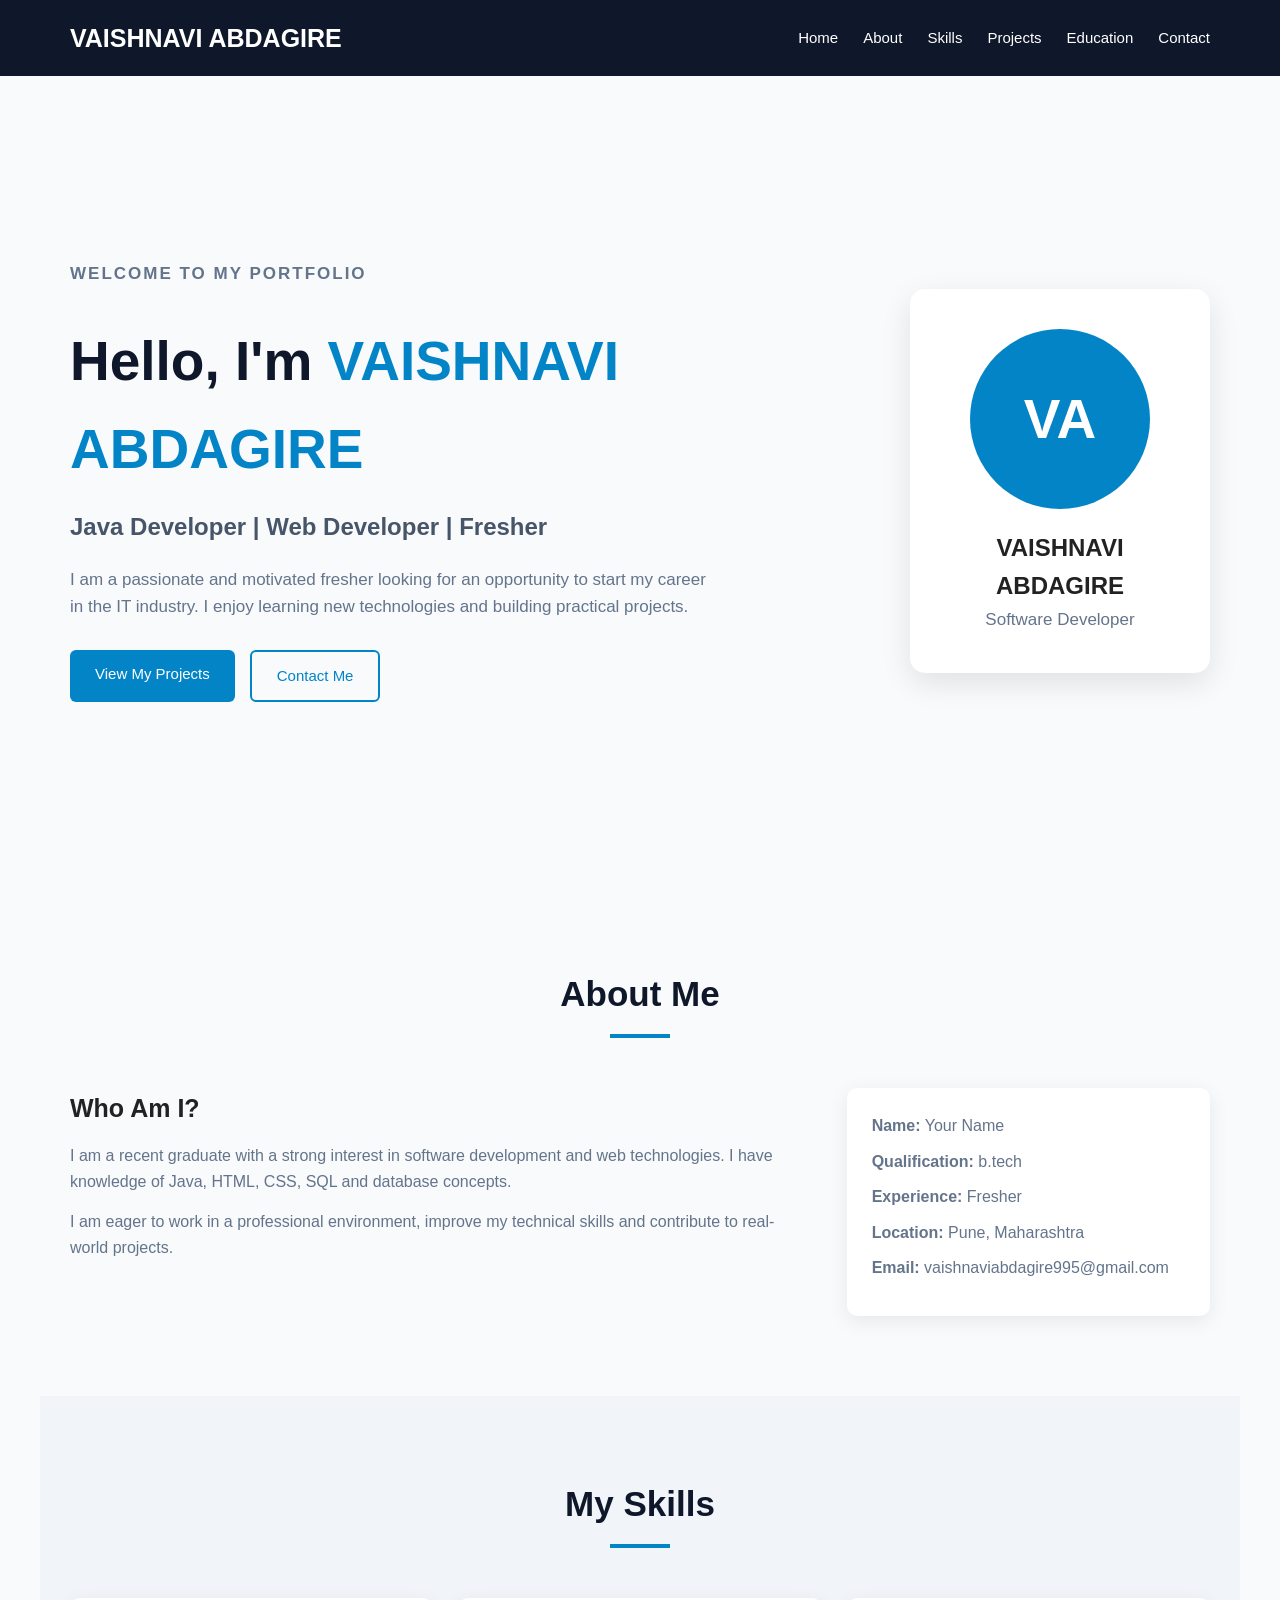
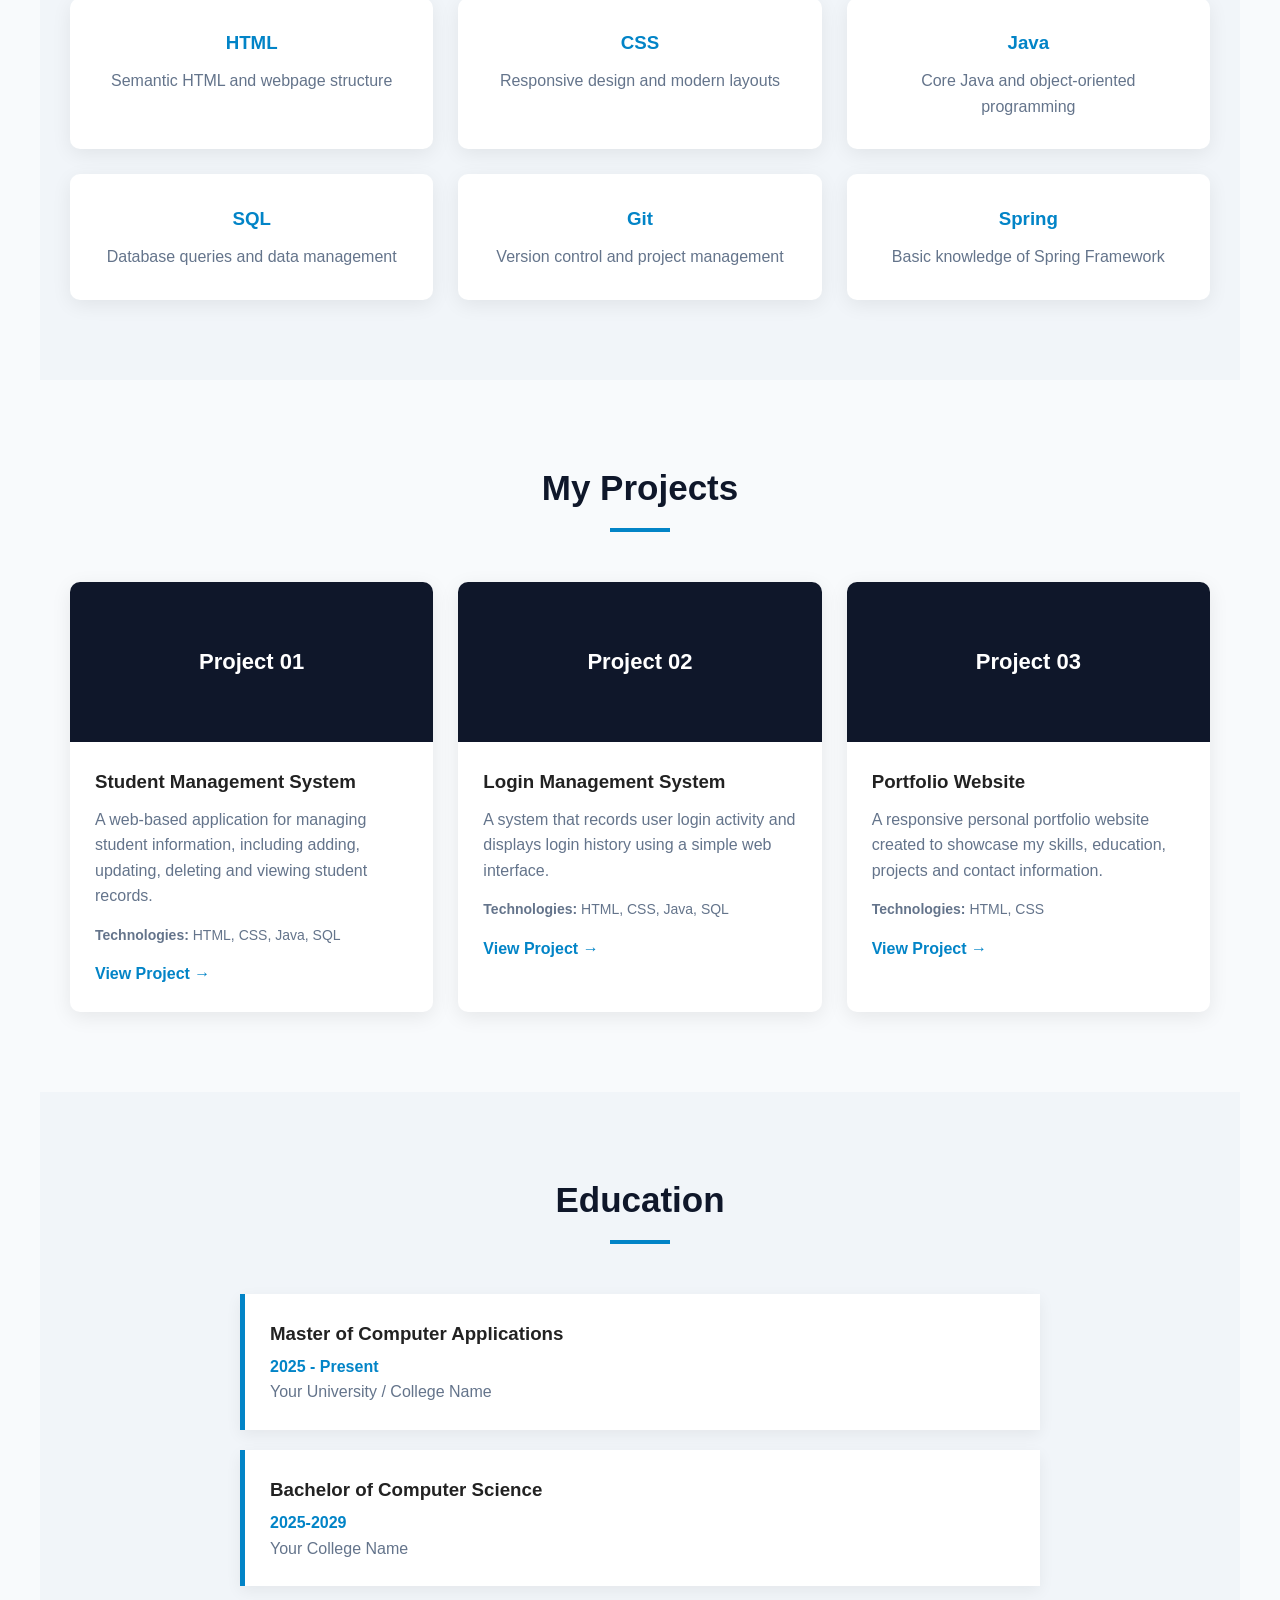
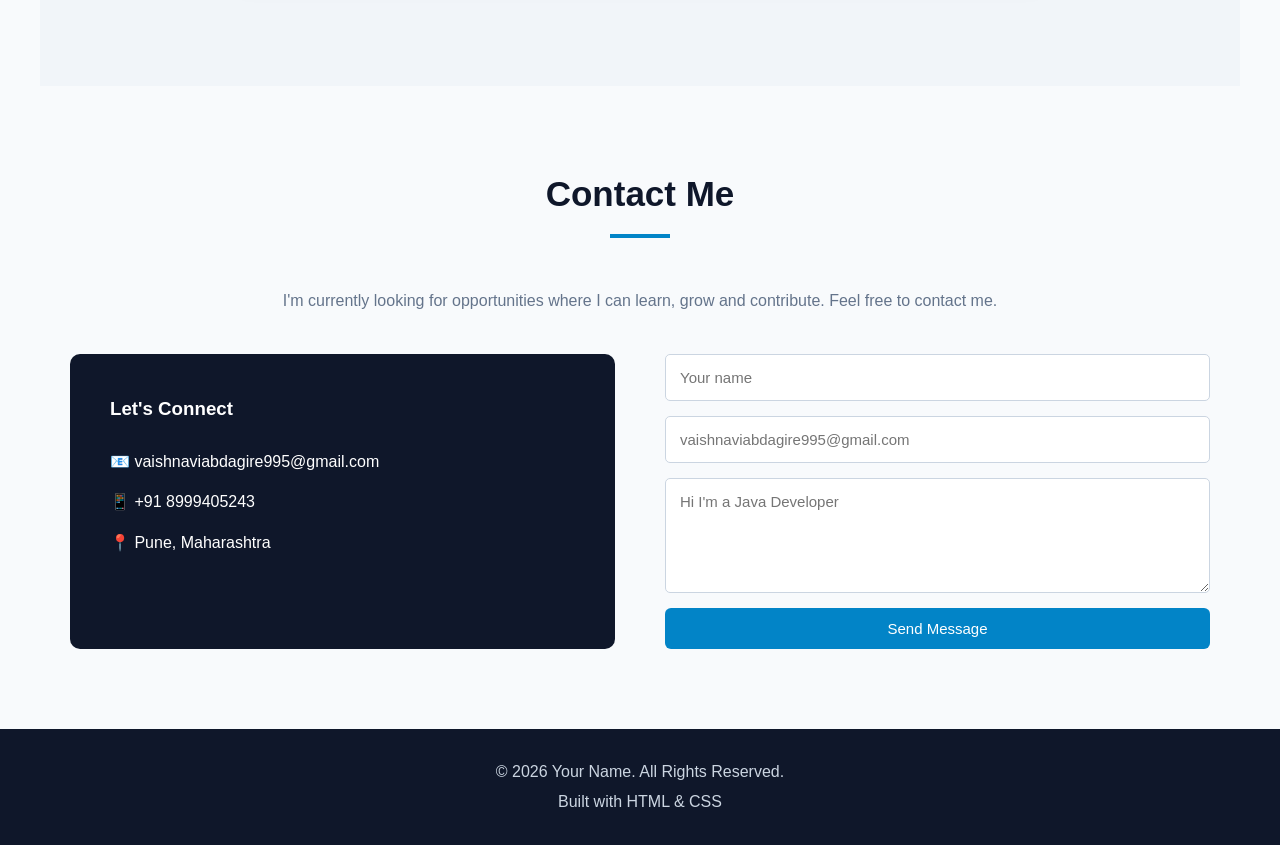
==== index.html @ d1272a13 "Add files via upload" ====
<!----<!DOCTYPE html>
<html>

<body>

    <header>
        <h1>My Website</h1>
    </header>

    <nav>
        <a href="#">Home</a>
        <a href="#">About</a>
        <a href="#">Contact</a>
    </nav>

    <main>

        <section>
            <h2>About Us</h2>
            <p>We are a software company.</p>
        </section>

        <article>
            <h2>Latest News</h2>
            <p>Our new website is now available.</p>
        </article>

    </main>

    <footer>
        <p>Copyright © 2026</p>
    </footer>

</body>

</html>---->

<!DOCTYPE html>

<html lang="en">
<head>
    <meta charset="UTF-8">
    <meta name="viewport" content="width=device-width, initial-scale=1.0">
    <title>VAISHNAVI ABDAGIRE | Fresher Portfolio</title>

<!-- CSS File -->
<link rel="stylesheet" href="style.css">

</head>

<body>

<!-- Header / Navigation -->
<header>
    <nav class="navbar">
        <h2 class="logo">VAISHNAVI ABDAGIRE</h2>

        <ul class="nav-links">
            <li><a href="#home">Home</a></li>
            <li><a href="#about">About</a></li>
            <li><a href="#skills">Skills</a></li>
            <li><a href="#projects">Projects</a></li>
            <li><a href="#education">Education</a></li>
            <li><a href="#contact">Contact</a></li>
        </ul>
    </nav>
</header>


<!-- Home Section -->
<main>

    <section id="home" class="hero">

        <div class="hero-content">

            <p class="welcome">WELCOME TO MY PORTFOLIO</p>

            <h1>Hello, I'm <span>VAISHNAVI ABDAGIRE</span></h1>

            <h2>Java Developer | Web Developer | Fresher</h2>

            <p>
                I am a passionate and motivated fresher looking for an
                opportunity to start my career in the IT industry.
                I enjoy learning new technologies and building
                practical projects.
            </p>

            <div class="hero-buttons">
                <a href="#projects" class="btn">View My Projects</a>
                <a href="#contact" class="btn secondary-btn">Contact Me</a>
            </div>

        </div>

        <div class="profile-card">
            <div class="profile-circle">
                <span>VA</span>
            </div>
            <h3>VAISHNAVI ABDAGIRE</h3>
            <p>Software Developer</p>
         </div>

    </section>


    <!-- About Section -->
    <section id="about" class="section">

        <h2 class="section-title">About Me</h2>

        <div class="about-content">

            <div>
                <h3>Who Am I?</h3>

                <p>
                    I am a recent graduate with a strong interest in
                    software development and web technologies.
                    I have knowledge of Java, HTML, CSS, SQL and
                    database concepts.
                </p>

                <p>
                    I am eager to work in a professional environment,
                    improve my technical skills and contribute to
                    real-world projects.
                </p>
            </div>

            <div class="about-info">
                <p><strong>Name:</strong> Your Name</p>
                <p><strong>Qualification:</strong> b.tech</p>
                <p><strong>Experience:</strong> Fresher</p>
                <p><strong>Location:</strong> Pune, Maharashtra</p>
                <p><strong>Email:</strong> vaishnaviabdagire995@gmail.com</p>
            </div>

        </div>

    </section>


    <!-- Skills Section -->
    <section id="skills" class="section skills-section">

        <h2 class="section-title">My Skills</h2>

        <div class="skills-container">

            <div class="skill-card">
                <h3>HTML</h3>
                <p>Semantic HTML and webpage structure</p>
            </div>

            <div class="skill-card">
                <h3>CSS</h3>
                <p>Responsive design and modern layouts</p>
            </div>

            <div class="skill-card">
                <h3>Java</h3>
                <p>Core Java and object-oriented programming</p>
            </div>

            <div class="skill-card">
                <h3>SQL</h3>
                <p>Database queries and data management</p>
            </div>

            <div class="skill-card">
                <h3>Git</h3>
                <p>Version control and project management</p>
            </div>

            <div class="skill-card">
                <h3>Spring</h3>
                <p>Basic knowledge of Spring Framework</p>
            </div>

        </div>

    </section>


    <!-- Projects Section -->
    <section id="projects" class="section">

        <h2 class="section-title">My Projects</h2>

        <div class="projects-container">

            <!-- Project 1 -->
            <article class="project-card">

                <div class="project-image">
                    <span>Project 01</span>
                </div>

                <div class="project-content">

                    <h3>Student Management System</h3>

                    <p>
                        A web-based application for managing student
                        information, including adding, updating,
                        deleting and viewing student records.
                    </p>

                    <p class="technologies">
                        <strong>Technologies:</strong>
                        HTML, CSS, Java, SQL
                    </p>

                    <a href="#" class="project-link">
                        View Project →
                    </a>

                </div>

            </article>


            <!-- Project 2 -->
            <article class="project-card">

                <div class="project-image">
                    <span>Project 02</span>
                </div>

                <div class="project-content">

                    <h3>Login Management System</h3>

                    <p>
                        A system that records user login activity
                        and displays login history using a simple
                        web interface.
                    </p>

                    <p class="technologies">
                        <strong>Technologies:</strong>
                        HTML, CSS, Java, SQL
                    </p>

                    <a href="#" class="project-link">
                        View Project →
                    </a>

                </div>

            </article>


            <!-- Project 3 -->
            <article class="project-card">

                <div class="project-image">
                    <span>Project 03</span>
                </div>

                <div class="project-content">

                    <h3>Portfolio Website</h3>

                    <p>
                        A responsive personal portfolio website
                        created to showcase my skills, education,
                        projects and contact information.
                    </p>

                    <p class="technologies">
                        <strong>Technologies:</strong>
                        HTML, CSS
                    </p>

                    <a href="#" class="project-link">
                        View Project →
                    </a>

                </div>

            </article>

        </div>

    </section>


    <!-- Education Section -->
    <section id="education" class="section education-section">

        <h2 class="section-title">Education</h2>

        <div class="education-container">

            <div class="education-card">

                <h3>Master of Computer Applications</h3>

                <p class="education-year">2025 - Present</p>

                <p>
                    Your University / College Name
                </p>

            </div>


            <div class="education-card">

                <h3>Bachelor of Computer Science</h3>

                <p class="education-year">2025-2029</p>

                <p>
                    Your College Name
                </p>

            </div>

        </div>

    </section>


    <!-- Contact Section -->
    <section id="contact" class="section contact-section">

        <h2 class="section-title">Contact Me</h2>

        <p class="contact-intro">
            I'm currently looking for opportunities where I can
            learn, grow and contribute. Feel free to contact me.
        </p>

        <div class="contact-container">

            <div class="contact-info">

                <h3>Let's Connect</h3>

                <p>
                    📧 vaishnaviabdagire995@gmail.com
                </p>

                <p>
                    📱 +91 8999405243
                </p>

                <p>
                    📍 Pune, Maharashtra
                </p>

            </div>


            <form class="contact-form">

                <input type="text"
                       placeholder="Your name"
                       required>

                <input type="email"
                       placeholder="vaishnaviabdagire995@gmail.com"
                       required>

                <textarea
                    placeholder="Hi I'm a Java Developer"
                    rows="5"
                    required></textarea>

                <button type="submit" class="btn">
                    Send Message
                </button>

            </form>

        </div>

    </section>

</main>


<!-- Footer -->
<footer>

    <p>
        © 2026 Your Name. All Rights Reserved.
    </p>

    <p>
        Built with HTML & CSS
    </p>

</footer>

</body>
</html>
---- style.css ----
/* ================================
Global Styles
================================ */

* {
  margin: 0;
  padding: 0;
  box-sizing: border-box;
  }

html {
scroll-behavior: smooth;
}

body {
font-family: Arial, Helvetica, sans-serif;
line-height: 1.6;
color: #222;
background: #f8fafc;
}

/* ================================
Navigation
================================ */

header {
background: #0f172a;
position: sticky;
top: 0;
z-index: 1000;
}

.navbar {
max-width: 1200px;
margin: auto;
padding: 18px 30px;


display: flex;
align-items: center;
justify-content: space-between;

}

.logo {
color: white;
font-size: 25px;
}

.nav-links {
display: flex;
list-style: none;
gap: 25px;
}

.nav-links a {
color: white;
text-decoration: none;
font-size: 15px;
transition: 0.3s;
}

.nav-links a:hover {
color: #38bdf8;
}

/* ================================
Hero Section
================================ */

.hero {
min-height: 90vh;
max-width: 1200px;
margin: auto;
padding: 80px 30px;


display: flex;
align-items: center;
justify-content: space-between;
gap: 50px;

}

.hero-content {
max-width: 650px;
}

.welcome {
color: #0284c7;
font-weight: bold;
letter-spacing: 2px;
margin-bottom: 10px;
}

.hero h1 {
font-size: 55px;
margin-bottom: 15px;
color: #0f172a;
}

.hero h1 span {
color: #0284c7;
}

.hero h2 {
font-size: 24px;
color: #475569;
margin-bottom: 20px;
}

.hero p {
color: #64748b;
font-size: 17px;
margin-bottom: 30px;
}

/* Buttons */

.hero-buttons {
display: flex;
gap: 15px;
}

.btn {
display: inline-block;
background: #0284c7;
color: white;
padding: 12px 25px;
border-radius: 6px;
text-decoration: none;
border: none;
cursor: pointer;
font-size: 15px;
transition: 0.3s;
}

.btn:hover {
background: #0369a1;
transform: translateY(-2px);
}

.secondary-btn {
background: transparent;
color: #0284c7;
border: 2px solid #0284c7;
}

.secondary-btn:hover {
color: white;
}

/* Profile */

.profile-card {
width: 300px;
text-align: center;
padding: 40px 20px;
background: white;
border-radius: 15px;


box-shadow: 0 10px 30px rgba(0, 0, 0, 0.1);


}

.profile-circle {
width: 180px;
height: 180px;
margin: auto auto 20px;


border-radius: 50%;
background: #0284c7;

display: flex;
align-items: center;
justify-content: center;


}

.profile-circle span {
color: white;
font-size: 55px;
font-weight: bold;
}

.profile-card h3 {
font-size: 24px;
}

.profile-card p {
margin: 0;
}

/* ================================
Common Section
================================ */

.section {
max-width: 1200px;
margin: auto;
padding: 80px 30px;
}

.section-title {
text-align: center;
font-size: 35px;
color: #0f172a;
margin-bottom: 50px;
}

.section-title::after {
content: "";
display: block;
width: 60px;
height: 4px;
background: #0284c7;
margin: 12px auto;
}

/* ================================
About
================================ */

.about-content {
display: grid;
grid-template-columns: 2fr 1fr;
gap: 50px;
}

.about-content h3 {
font-size: 25px;
margin-bottom: 15px;
}

.about-content p {
color: #64748b;
margin-bottom: 15px;
}

.about-info {
background: white;
padding: 25px;
border-radius: 10px;
box-shadow: 0 5px 20px rgba(0, 0, 0, 0.08);
}

.about-info p {
margin-bottom: 10px;
}

/* ================================
Skills
================================ */

.skills-section {
background: #f1f5f9;
}

.skills-container {
display: grid;
grid-template-columns: repeat(3, 1fr);
gap: 25px;
}

.skill-card {
background: white;
padding: 30px;
border-radius: 10px;
text-align: center;


box-shadow: 0 5px 20px rgba(0, 0, 0, 0.07);

transition: 0.3s;


}

.skill-card:hover {
transform: translateY(-7px);
}

.skill-card h3 {
color: #0284c7;
margin-bottom: 10px;
}

.skill-card p {
color: #64748b;
}

/* ================================
Projects
================================ */

.projects-container {
display: grid;
grid-template-columns: repeat(3, 1fr);
gap: 25px;
}

.project-card {
background: white;
border-radius: 10px;
overflow: hidden;


box-shadow: 0 5px 20px rgba(0, 0, 0, 0.08);

transition: 0.3s;


}

.project-card:hover {
transform: translateY(-7px);
}

.project-image {
height: 160px;
background: #0f172a;


display: flex;
align-items: center;
justify-content: center;


}

.project-image span {
color: white;
font-size: 22px;
font-weight: bold;
}

.project-content {
padding: 25px;
}

.project-content h3 {
margin-bottom: 10px;
}

.project-content p {
color: #64748b;
}

.technologies {
margin-top: 15px;
font-size: 14px;
}

.project-link {
display: inline-block;
margin-top: 15px;
color: #0284c7;
text-decoration: none;
font-weight: bold;
}

/* ================================
Education
================================ */

.education-section {
background: #f1f5f9;
}

.education-container {
max-width: 800px;
margin: auto;
}

.education-card {
background: white;
padding: 25px;
margin-bottom: 20px;


border-left: 5px solid #0284c7;

box-shadow: 0 5px 15px rgba(0, 0, 0, 0.06);


}

.education-card h3 {
margin-bottom: 5px;
}

.education-card p {
color: #64748b;
}

.education-year {
color: #0284c7 !important;
font-weight: bold;
}

/* ================================
Contact
================================ */

.contact-intro {
text-align: center;
color: #64748b;
margin-bottom: 40px;
}

.contact-container {
display: grid;
grid-template-columns: 1fr 1fr;
gap: 50px;
}

.contact-info {
background: #0f172a;
color: white;
padding: 40px;
border-radius: 10px;
}

.contact-info h3 {
margin-bottom: 25px;
}

.contact-info p {
margin-bottom: 15px;
}

.contact-form {
display: flex;
flex-direction: column;
gap: 15px;
}

.contact-form input,
.contact-form textarea {
width: 100%;
padding: 14px;


border: 1px solid #cbd5e1;
border-radius: 5px;

font-family: inherit;
font-size: 15px;


}

.contact-form textarea {
resize: vertical;
}

.contact-form input:focus,
.contact-form textarea:focus {
outline: none;
border-color: #0284c7;
}

/* ================================
Footer
================================ */

footer {
background: #0f172a;
color: white;
text-align: center;
padding: 25px;
}

footer p {
margin: 5px;
color: #cbd5e1;
}

/* ================================
Responsive Design
================================ */

@media (max-width: 900px) {


.nav-links {
    gap: 12px;
}

.hero {
    flex-direction: column;
    text-align: center;
}

.hero-buttons {
    justify-content: center;
}

.skills-container,
.projects-container {
    grid-template-columns: repeat(2, 1fr);
}

.about-content,
.contact-container {
    grid-template-columns: 1fr;
}


}

@media (max-width: 600px) {


.navbar {
    flex-direction: column;
    gap: 15px;
}

.nav-links {
    flex-wrap: wrap;
    justify-content: center;
}

.hero h1 {
    font-size: 40px;
}

.hero h2 {
    font-size: 19px;
}

.skills-container,
.projects-container {
    grid-template-columns: 1fr;
}

.profile-card {
    width: 100%;
}

.hero-buttons {
    flex-direction: column;
}

.btn {
    width: 100%;
}


}
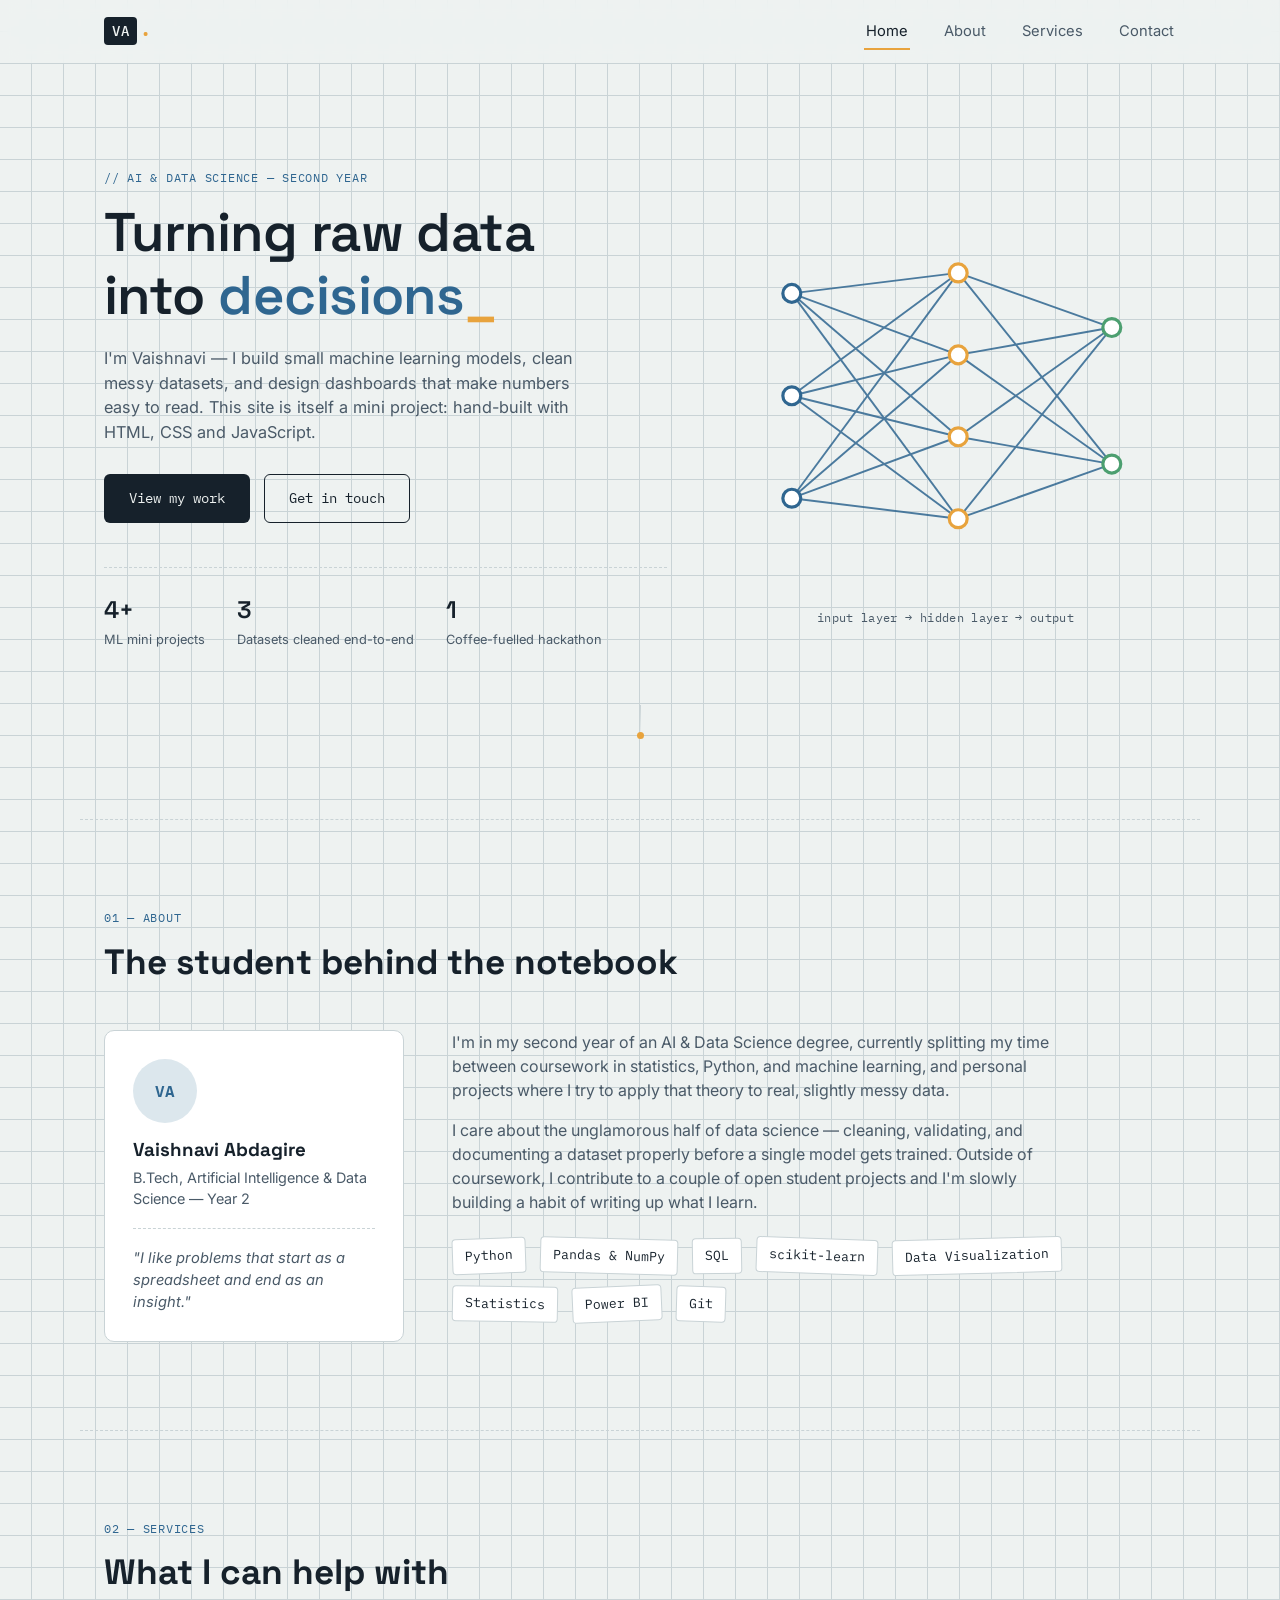
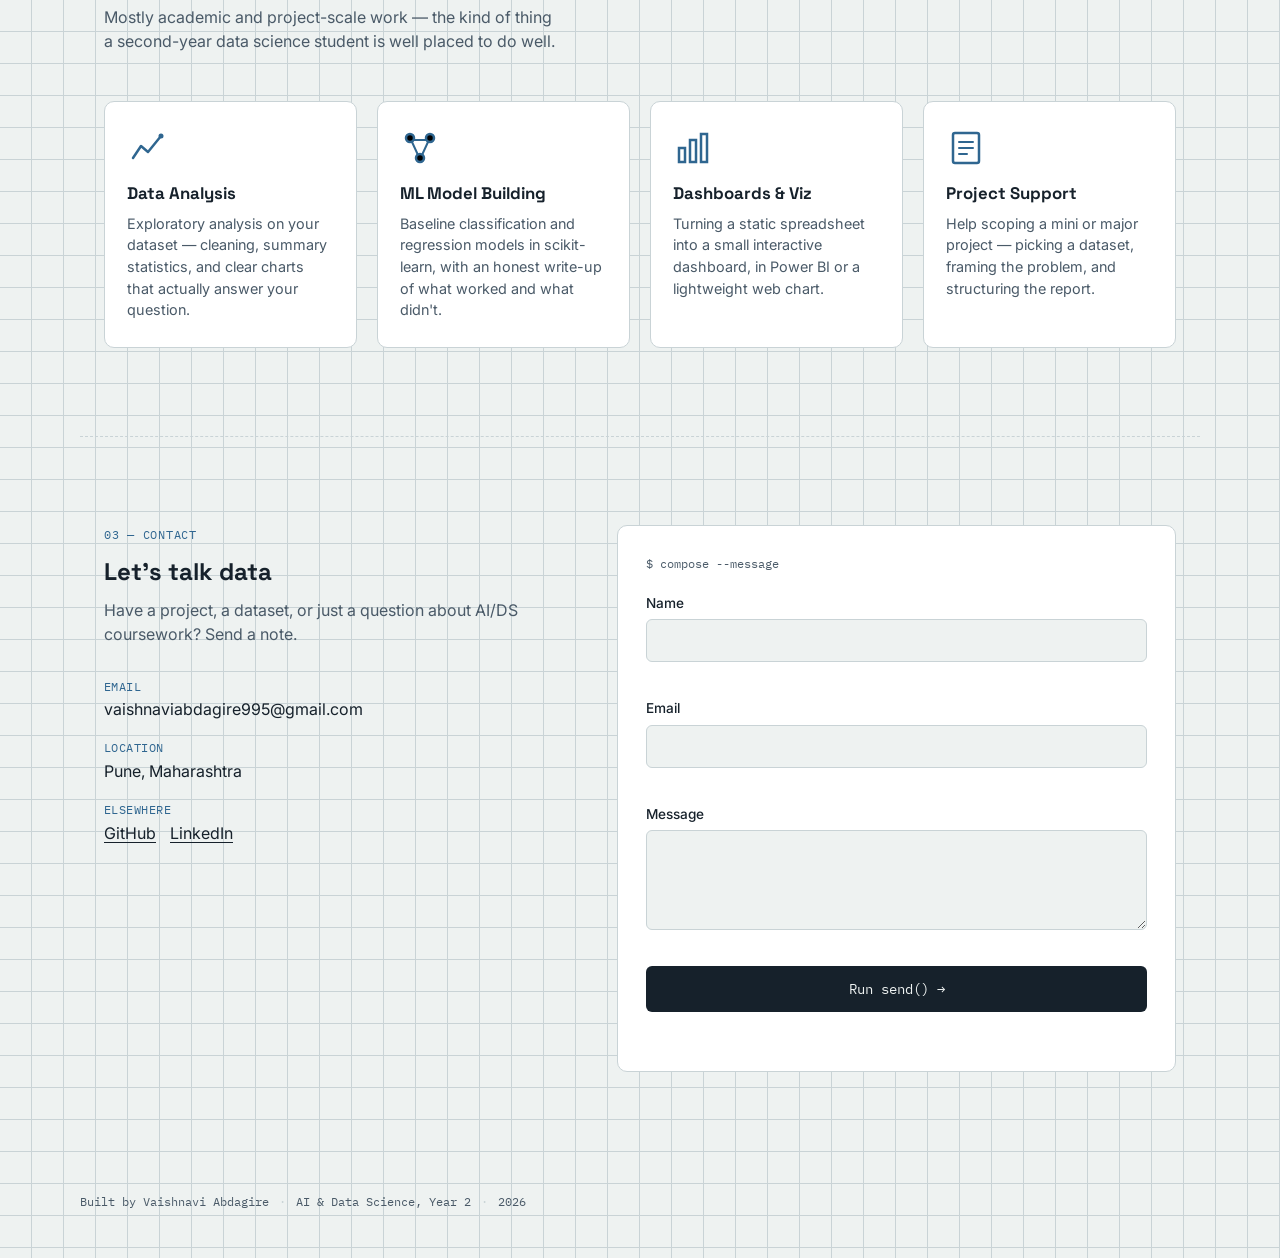
==== commit 38effe38: "Add files via upload" ====
--- a/index.html
+++ b/index.html
@@ -1,401 +1,232 @@
-<!----<!DOCTYPE html>
-<html>
-
-<body>
-
-    <header>
-        <h1>My Website</h1>
-    </header>
-
-    <nav>
-        <a href="#">Home</a>
-        <a href="#">About</a>
-        <a href="#">Contact</a>
-    </nav>
-
-    <main>
-
-        <section>
-            <h2>About Us</h2>
-            <p>We are a software company.</p>
-        </section>
-
-        <article>
-            <h2>Latest News</h2>
-            <p>Our new website is now available.</p>
-        </article>
-
-    </main>
-
-    <footer>
-        <p>Copyright © 2026</p>
-    </footer>
-
-</body>
-
-</html>---->
-
-<!DOCTYPE html>
-
-<html lang="en">
-<head>
-    <meta charset="UTF-8">
-    <meta name="viewport" content="width=device-width, initial-scale=1.0">
-    <title>VAISHNAVI ABDAGIRE | Fresher Portfolio</title>
-
-<!-- CSS File -->
-<link rel="stylesheet" href="style.css">
-
-</head>
-
-<body>
-
-<!-- Header / Navigation -->
-<header>
-    <nav class="navbar">
-        <h2 class="logo">VAISHNAVI ABDAGIRE</h2>
-
-        <ul class="nav-links">
-            <li><a href="#home">Home</a></li>
-            <li><a href="#about">About</a></li>
-            <li><a href="#skills">Skills</a></li>
-            <li><a href="#projects">Projects</a></li>
-            <li><a href="#education">Education</a></li>
-            <li><a href="#contact">Contact</a></li>
-        </ul>
-    </nav>
-</header>
-
-
-<!-- Home Section -->
-<main>
-
-    <section id="home" class="hero">
-
-        <div class="hero-content">
-
-            <p class="welcome">WELCOME TO MY PORTFOLIO</p>
-
-            <h1>Hello, I'm <span>VAISHNAVI ABDAGIRE</span></h1>
-
-            <h2>Java Developer | Web Developer | Fresher</h2>
-
-            <p>
-                I am a passionate and motivated fresher looking for an
-                opportunity to start my career in the IT industry.
-                I enjoy learning new technologies and building
-                practical projects.
-            </p>
-
-            <div class="hero-buttons">
-                <a href="#projects" class="btn">View My Projects</a>
-                <a href="#contact" class="btn secondary-btn">Contact Me</a>
-            </div>
-
-        </div>
-
-        <div class="profile-card">
-            <div class="profile-circle">
-                <span>VA</span>
-            </div>
-            <h3>VAISHNAVI ABDAGIRE</h3>
-            <p>Software Developer</p>
-         </div>
-
-    </section>
-
-
-    <!-- About Section -->
-    <section id="about" class="section">
-
-        <h2 class="section-title">About Me</h2>
-
-        <div class="about-content">
-
-            <div>
-                <h3>Who Am I?</h3>
-
-                <p>
-                    I am a recent graduate with a strong interest in
-                    software development and web technologies.
-                    I have knowledge of Java, HTML, CSS, SQL and
-                    database concepts.
-                </p>
-
-                <p>
-                    I am eager to work in a professional environment,
-                    improve my technical skills and contribute to
-                    real-world projects.
-                </p>
-            </div>
-
-            <div class="about-info">
-                <p><strong>Name:</strong> Your Name</p>
-                <p><strong>Qualification:</strong> b.tech</p>
-                <p><strong>Experience:</strong> Fresher</p>
-                <p><strong>Location:</strong> Pune, Maharashtra</p>
-                <p><strong>Email:</strong> vaishnaviabdagire995@gmail.com</p>
-            </div>
-
-        </div>
-
-    </section>
-
-
-    <!-- Skills Section -->
-    <section id="skills" class="section skills-section">
-
-        <h2 class="section-title">My Skills</h2>
-
-        <div class="skills-container">
-
-            <div class="skill-card">
-                <h3>HTML</h3>
-                <p>Semantic HTML and webpage structure</p>
-            </div>
-
-            <div class="skill-card">
-                <h3>CSS</h3>
-                <p>Responsive design and modern layouts</p>
-            </div>
-
-            <div class="skill-card">
-                <h3>Java</h3>
-                <p>Core Java and object-oriented programming</p>
-            </div>
-
-            <div class="skill-card">
-                <h3>SQL</h3>
-                <p>Database queries and data management</p>
-            </div>
-
-            <div class="skill-card">
-                <h3>Git</h3>
-                <p>Version control and project management</p>
-            </div>
-
-            <div class="skill-card">
-                <h3>Spring</h3>
-                <p>Basic knowledge of Spring Framework</p>
-            </div>
-
-        </div>
-
-    </section>
-
-
-    <!-- Projects Section -->
-    <section id="projects" class="section">
-
-        <h2 class="section-title">My Projects</h2>
-
-        <div class="projects-container">
-
-            <!-- Project 1 -->
-            <article class="project-card">
-
-                <div class="project-image">
-                    <span>Project 01</span>
-                </div>
-
-                <div class="project-content">
-
-                    <h3>Student Management System</h3>
-
-                    <p>
-                        A web-based application for managing student
-                        information, including adding, updating,
-                        deleting and viewing student records.
-                    </p>
-
-                    <p class="technologies">
-                        <strong>Technologies:</strong>
-                        HTML, CSS, Java, SQL
-                    </p>
-
-                    <a href="#" class="project-link">
-                        View Project →
-                    </a>
-
-                </div>
-
-            </article>
-
-
-            <!-- Project 2 -->
-            <article class="project-card">
-
-                <div class="project-image">
-                    <span>Project 02</span>
-                </div>
-
-                <div class="project-content">
-
-                    <h3>Login Management System</h3>
-
-                    <p>
-                        A system that records user login activity
-                        and displays login history using a simple
-                        web interface.
-                    </p>
-
-                    <p class="technologies">
-                        <strong>Technologies:</strong>
-                        HTML, CSS, Java, SQL
-                    </p>
-
-                    <a href="#" class="project-link">
-                        View Project →
-                    </a>
-
-                </div>
-
-            </article>
-
-
-            <!-- Project 3 -->
-            <article class="project-card">
-
-                <div class="project-image">
-                    <span>Project 03</span>
-                </div>
-
-                <div class="project-content">
-
-                    <h3>Portfolio Website</h3>
-
-                    <p>
-                        A responsive personal portfolio website
-                        created to showcase my skills, education,
-                        projects and contact information.
-                    </p>
-
-                    <p class="technologies">
-                        <strong>Technologies:</strong>
-                        HTML, CSS
-                    </p>
-
-                    <a href="#" class="project-link">
-                        View Project →
-                    </a>
-
-                </div>
-
-            </article>
-
-        </div>
-
-    </section>
-
-
-    <!-- Education Section -->
-    <section id="education" class="section education-section">
-
-        <h2 class="section-title">Education</h2>
-
-        <div class="education-container">
-
-            <div class="education-card">
-
-                <h3>Master of Computer Applications</h3>
-
-                <p class="education-year">2025 - Present</p>
-
-                <p>
-                    Your University / College Name
-                </p>
-
-            </div>
-
-
-            <div class="education-card">
-
-                <h3>Bachelor of Computer Science</h3>
-
-                <p class="education-year">2025-2029</p>
-
-                <p>
-                    Your College Name
-                </p>
-
-            </div>
-
-        </div>
-
-    </section>
-
-
-    <!-- Contact Section -->
-    <section id="contact" class="section contact-section">
-
-        <h2 class="section-title">Contact Me</h2>
-
-        <p class="contact-intro">
-            I'm currently looking for opportunities where I can
-            learn, grow and contribute. Feel free to contact me.
-        </p>
-
-        <div class="contact-container">
-
-            <div class="contact-info">
-
-                <h3>Let's Connect</h3>
-
-                <p>
-                    📧 vaishnaviabdagire995@gmail.com
-                </p>
-
-                <p>
-                    📱 +91 8999405243
-                </p>
-
-                <p>
-                    📍 Pune, Maharashtra
-                </p>
-
-            </div>
-
-
-            <form class="contact-form">
-
-                <input type="text"
-                       placeholder="Your name"
-                       required>
-
-                <input type="email"
-                       placeholder="vaishnaviabdagire995@gmail.com"
-                       required>
-
-                <textarea
-                    placeholder="Hi I'm a Java Developer"
-                    rows="5"
-                    required></textarea>
-
-                <button type="submit" class="btn">
-                    Send Message
-                </button>
-
-            </form>
-
-        </div>
-
-    </section>
-
-</main>
-
-
-<!-- Footer -->
-<footer>
-
-    <p>
-        © 2026 Your Name. All Rights Reserved.
-    </p>
-
-    <p>
-        Built with HTML & CSS
-    </p>
-
-</footer>
-
-</body>
-</html>
+<!DOCTYPE html>
+<html lang="en">
+<head>
+<meta charset="UTF-8" />
+<meta name="viewport" content="width=device-width, initial-scale=1.0" />
+<title>Vaishnavi Abdagire — AI &amp; Data Science Student</title>
+<meta name="description" content="Portfolio of Aarav Deshmukh, a second-year AI & Data Science student." />
+<link rel="preconnect" href="https://fonts.googleapis.com">
+<link rel="preconnect" href="https://fonts.gstatic.com" crossorigin>
+<link href="https://fonts.googleapis.com/css2?family=Space+Grotesk:wght@500;600;700&family=Inter:wght@400;500;600&family=IBM+Plex+Mono:wght@400;500&display=swap" rel="stylesheet">
+<link rel="stylesheet" href="style.css" />
+</head>
+<body>
+
+<!-- ============ NAV ============ -->
+<header class="nav" id="nav">
+  <div class="nav__inner">
+    <a href="#home" class="nav__logo" aria-label="Home">
+      <span class="nav__logo-mark">VA</span><span class="nav__logo-dot">.</span>
+    </a>
+
+    <nav class="nav__links" id="navLinks" aria-label="Primary">
+      <a href="#home" class="nav__link active-link" data-nav>Home</a>
+      <a href="#about" class="nav__link" data-nav>About</a>
+      <a href="#services" class="nav__link" data-nav>Services</a>
+      <a href="#contact" class="nav__link" data-nav>Contact</a>
+    </nav>
+
+    <button class="nav__toggle" id="navToggle" aria-label="Toggle menu" aria-expanded="false" aria-controls="navLinks">
+      <span></span><span></span><span></span>
+    </button>
+  </div>
+</header>
+
+<!-- ============ HOME / HERO ============ -->
+<section class="hero" id="home">
+  <div class="hero__grid">
+    <div class="hero__copy" data-reveal>
+      <p class="eyebrow">// AI &amp; DATA SCIENCE — SECOND YEAR</p>
+      <h1 class="hero__title">
+        Turning raw data<br />into <span class="hero__rotator" id="rotator">decisions</span><span class="cursor">_</span>
+      </h1>
+      <p class="hero__sub">
+        I'm Vaishnavi — I build small machine learning models, clean messy datasets,
+        and design dashboards that make numbers easy to read. This site is itself
+        a mini project: hand-built with HTML, CSS and JavaScript.
+      </p>
+      <div class="hero__cta">
+        <a href="#services" class="btn btn--primary">View my work</a>
+        <a href="#contact" class="btn btn--ghost">Get in touch</a>
+      </div>
+      <dl class="hero__stats">
+        <div><dt>4+</dt><dd>ML mini projects</dd></div>
+        <div><dt>3</dt><dd>Datasets cleaned end-to-end</dd></div>
+        <div><dt>1</dt><dd>Coffee-fuelled hackathon</dd></div>
+      </dl>
+    </div>
+
+    <div class="hero__art" data-reveal>
+      <svg id="netSvg" viewBox="0 0 360 320" fill="none" xmlns="http://www.w3.org/2000/svg" role="img" aria-label="Illustration of a neural network with connected nodes">
+        <!-- connections -->
+        <g id="netLines" stroke="var(--accent-blue)" stroke-width="1.5" opacity="0.85"></g>
+        <!-- nodes -->
+        <g id="netNodes"></g>
+      </svg>
+      <p class="hero__art-caption">input layer → hidden layer → output</p>
+    </div>
+  </div>
+  <div class="hero__scroll-cue" aria-hidden="true"><span></span></div>
+</section>
+
+<div class="tear" aria-hidden="true"></div>
+
+<!-- ============ ABOUT ============ -->
+<section class="about" id="about">
+  <div class="section-head" data-reveal>
+    <p class="eyebrow">01 — ABOUT</p>
+    <h2>The student behind the notebook</h2>
+  </div>
+
+  <div class="about__grid">
+    <div class="about__card" data-reveal>
+      <div class="avatar" aria-hidden="true">VA</div>
+      <h3>Vaishnavi Abdagire</h3>
+      <p class="about__role">B.Tech, Artificial Intelligence &amp; Data Science — Year 2</p>
+      <p class="about__quote">"I like problems that start as a spreadsheet and end as an insight."</p>
+    </div>
+
+    <div class="about__text" data-reveal>
+      <p>
+        I'm in my second year of an AI &amp; Data Science degree, currently splitting my time
+        between coursework in statistics, Python, and machine learning, and personal
+        projects where I try to apply that theory to real, slightly messy data.
+      </p>
+      <p>
+        I care about the unglamorous half of data science — cleaning, validating,
+        and documenting a dataset properly before a single model gets trained.
+        Outside of coursework, I contribute to a couple of open student projects
+        and I'm slowly building a habit of writing up what I learn.
+      </p>
+
+      <ul class="skills" aria-label="Skills">
+        <li style="--r:-2deg">Python</li>
+        <li style="--r:1.5deg">Pandas &amp; NumPy</li>
+        <li style="--r:-1deg">SQL</li>
+        <li style="--r:2deg">scikit-learn</li>
+        <li style="--r:-1.5deg">Data Visualization</li>
+        <li style="--r:1deg">Statistics</li>
+        <li style="--r:-2.5deg">Power BI</li>
+        <li style="--r:1.8deg">Git</li>
+      </ul>
+    </div>
+  </div>
+</section>
+
+<div class="tear" aria-hidden="true"></div>
+
+<!-- ============ SERVICES ============ -->
+<section class="services" id="services">
+  <div class="section-head" data-reveal>
+    <p class="eyebrow">02 — SERVICES</p>
+    <h2>What I can help with</h2>
+    <p class="section-sub">Mostly academic and project-scale work — the kind of thing a second-year data science student is well placed to do well.</p>
+  </div>
+
+  <div class="cards" id="cardsGrid">
+    <article class="card" data-reveal>
+      <div class="card__icon" aria-hidden="true">
+        <svg viewBox="0 0 40 40"><path d="M6 30 L14 18 L21 24 L34 8" stroke="currentColor" stroke-width="2.5" fill="none" stroke-linecap="round" stroke-linejoin="round"/><circle cx="34" cy="8" r="2.5" fill="currentColor"/></svg>
+      </div>
+      <h3>Data Analysis</h3>
+      <p>Exploratory analysis on your dataset — cleaning, summary statistics, and clear charts that actually answer your question.</p>
+    </article>
+
+    <article class="card" data-reveal>
+      <div class="card__icon" aria-hidden="true">
+        <svg viewBox="0 0 40 40"><circle cx="10" cy="10" r="4" stroke="currentColor" stroke-width="2.5"/><circle cx="30" cy="10" r="4" stroke="currentColor" stroke-width="2.5"/><circle cx="20" cy="30" r="4" stroke="currentColor" stroke-width="2.5"/><path d="M13 12 L27 12 M12 14 L18 27 M28 14 L22 27" stroke="currentColor" stroke-width="2"/></svg>
+      </div>
+      <h3>ML Model Building</h3>
+      <p>Baseline classification and regression models in scikit-learn, with an honest write-up of what worked and what didn't.</p>
+    </article>
+
+    <article class="card" data-reveal>
+      <div class="card__icon" aria-hidden="true">
+        <svg viewBox="0 0 40 40"><rect x="6" y="20" width="6" height="14" stroke="currentColor" stroke-width="2.5" fill="none"/><rect x="17" y="12" width="6" height="22" stroke="currentColor" stroke-width="2.5" fill="none"/><rect x="28" y="6" width="6" height="28" stroke="currentColor" stroke-width="2.5" fill="none"/></svg>
+      </div>
+      <h3>Dashboards &amp; Viz</h3>
+      <p>Turning a static spreadsheet into a small interactive dashboard, in Power BI or a lightweight web chart.</p>
+    </article>
+
+    <article class="card" data-reveal>
+      <div class="card__icon" aria-hidden="true">
+        <svg viewBox="0 0 40 40"><rect x="7" y="5" width="26" height="30" rx="2" stroke="currentColor" stroke-width="2.5" fill="none"/><path d="M13 14 H27 M13 20 H27 M13 26 H21" stroke="currentColor" stroke-width="2" stroke-linecap="round"/></svg>
+      </div>
+      <h3>Project Support</h3>
+      <p>Help scoping a mini or major project — picking a dataset, framing the problem, and structuring the report.</p>
+    </article>
+  </div>
+</section>
+
+<div class="tear" aria-hidden="true"></div>
+
+<!-- ============ CONTACT ============ -->
+<section class="contact" id="contact">
+  <div class="contact__grid">
+    <div class="contact__info" data-reveal>
+      <p class="eyebrow">03 — CONTACT</p>
+      <h2>Let's talk data</h2>
+      <p class="section-sub">Have a project, a dataset, or just a question about AI/DS coursework? Send a note.</p>
+
+      <ul class="contact__list">
+        <li>
+          <span class="contact__label">Email</span>
+          <a href="mailto:aarav.deshmukh@example.edu">vaishnaviabdagire995@gmail.com</a>
+        </li>
+        <li>
+          <span class="contact__label">Location</span>
+          <span>Pune, Maharashtra</span>
+        </li>
+        <li>
+          <span class="contact__label">Elsewhere</span>
+          <span class="contact__socials">
+            <a href="#" aria-label="GitHub profile">GitHub</a>
+            <a href="#" aria-label="LinkedIn profile">LinkedIn</a>
+          </span>
+        </li>
+      </ul>
+    </div>
+
+    <form class="contact__form" id="contactForm" data-reveal novalidate>
+      <p class="form__terminal-label">$ compose --message</p>
+
+      <div class="field">
+        <label for="name">Name</label>
+        <input type="text" id="name" name="name" autocomplete="name" />
+        <span class="field__error" id="nameError" role="alert"></span>
+      </div>
+
+      <div class="field">
+        <label for="email">Email</label>
+        <input type="email" id="email" name="email" autocomplete="email" />
+        <span class="field__error" id="emailError" role="alert"></span>
+      </div>
+
+      <div class="field">
+        <label for="message">Message</label>
+        <textarea id="message" name="message" rows="4"></textarea>
+        <span class="field__error" id="messageError" role="alert"></span>
+      </div>
+
+      <button type="submit" class="btn btn--primary btn--block" id="submitBtn">
+        <span id="submitLabel">Run send() →</span>
+      </button>
+
+      <p class="form__status" id="formStatus" role="status" aria-live="polite"></p>
+    </form>
+  </div>
+</section>
+
+<footer class="footer">
+  <div class="footer__inner">
+    <span>Built by Vaishnavi Abdagire</span>
+    <span class="footer__dot">·</span>
+    <span>AI &amp; Data Science, Year 2</span>
+    <span class="footer__dot">·</span>
+    <span id="year"></span>
+  </div>
+</footer>
+
+<script src="script.js"></script>
+</body>
+</html>
--- a/style.css
+++ b/style.css
@@ -1,555 +1,466 @@
-/* ================================
-Global Styles
-================================ */
-
-* {
-  margin: 0;
-  padding: 0;
-  box-sizing: border-box;
-  }
-
-html {
-scroll-behavior: smooth;
-}
-
-body {
-font-family: Arial, Helvetica, sans-serif;
-line-height: 1.6;
-color: #222;
-background: #f8fafc;
-}
-
-/* ================================
-Navigation
-================================ */
-
-header {
-background: #0f172a;
-position: sticky;
-top: 0;
-z-index: 1000;
-}
-
-.navbar {
-max-width: 1200px;
-margin: auto;
-padding: 18px 30px;
-
-
-display: flex;
-align-items: center;
-justify-content: space-between;
-
-}
-
-.logo {
-color: white;
-font-size: 25px;
-}
-
-.nav-links {
-display: flex;
-list-style: none;
-gap: 25px;
-}
-
-.nav-links a {
-color: white;
-text-decoration: none;
-font-size: 15px;
-transition: 0.3s;
-}
-
-.nav-links a:hover {
-color: #38bdf8;
-}
-
-/* ================================
-Hero Section
-================================ */
-
-.hero {
-min-height: 90vh;
-max-width: 1200px;
-margin: auto;
-padding: 80px 30px;
-
-
-display: flex;
-align-items: center;
-justify-content: space-between;
-gap: 50px;
-
-}
-
-.hero-content {
-max-width: 650px;
-}
-
-.welcome {
-color: #0284c7;
-font-weight: bold;
-letter-spacing: 2px;
-margin-bottom: 10px;
-}
-
-.hero h1 {
-font-size: 55px;
-margin-bottom: 15px;
-color: #0f172a;
-}
-
-.hero h1 span {
-color: #0284c7;
-}
-
-.hero h2 {
-font-size: 24px;
-color: #475569;
-margin-bottom: 20px;
-}
-
-.hero p {
-color: #64748b;
-font-size: 17px;
-margin-bottom: 30px;
-}
-
-/* Buttons */
-
-.hero-buttons {
-display: flex;
-gap: 15px;
-}
-
-.btn {
-display: inline-block;
-background: #0284c7;
-color: white;
-padding: 12px 25px;
-border-radius: 6px;
-text-decoration: none;
-border: none;
-cursor: pointer;
-font-size: 15px;
-transition: 0.3s;
-}
-
-.btn:hover {
-background: #0369a1;
-transform: translateY(-2px);
-}
-
-.secondary-btn {
-background: transparent;
-color: #0284c7;
-border: 2px solid #0284c7;
-}
-
-.secondary-btn:hover {
-color: white;
-}
-
-/* Profile */
-
-.profile-card {
-width: 300px;
-text-align: center;
-padding: 40px 20px;
-background: white;
-border-radius: 15px;
-
-
-box-shadow: 0 10px 30px rgba(0, 0, 0, 0.1);
-
-
-}
-
-.profile-circle {
-width: 180px;
-height: 180px;
-margin: auto auto 20px;
-
-
-border-radius: 50%;
-background: #0284c7;
-
-display: flex;
-align-items: center;
-justify-content: center;
-
-
-}
-
-.profile-circle span {
-color: white;
-font-size: 55px;
-font-weight: bold;
-}
-
-.profile-card h3 {
-font-size: 24px;
-}
-
-.profile-card p {
-margin: 0;
-}
-
-/* ================================
-Common Section
-================================ */
-
-.section {
-max-width: 1200px;
-margin: auto;
-padding: 80px 30px;
-}
-
-.section-title {
-text-align: center;
-font-size: 35px;
-color: #0f172a;
-margin-bottom: 50px;
-}
-
-.section-title::after {
-content: "";
-display: block;
-width: 60px;
-height: 4px;
-background: #0284c7;
-margin: 12px auto;
-}
-
-/* ================================
-About
-================================ */
-
-.about-content {
-display: grid;
-grid-template-columns: 2fr 1fr;
-gap: 50px;
-}
-
-.about-content h3 {
-font-size: 25px;
-margin-bottom: 15px;
-}
-
-.about-content p {
-color: #64748b;
-margin-bottom: 15px;
-}
-
-.about-info {
-background: white;
-padding: 25px;
-border-radius: 10px;
-box-shadow: 0 5px 20px rgba(0, 0, 0, 0.08);
-}
-
-.about-info p {
-margin-bottom: 10px;
-}
-
-/* ================================
-Skills
-================================ */
-
-.skills-section {
-background: #f1f5f9;
-}
-
-.skills-container {
-display: grid;
-grid-template-columns: repeat(3, 1fr);
-gap: 25px;
-}
-
-.skill-card {
-background: white;
-padding: 30px;
-border-radius: 10px;
-text-align: center;
-
-
-box-shadow: 0 5px 20px rgba(0, 0, 0, 0.07);
-
-transition: 0.3s;
-
-
-}
-
-.skill-card:hover {
-transform: translateY(-7px);
-}
-
-.skill-card h3 {
-color: #0284c7;
-margin-bottom: 10px;
-}
-
-.skill-card p {
-color: #64748b;
-}
-
-/* ================================
-Projects
-================================ */
-
-.projects-container {
-display: grid;
-grid-template-columns: repeat(3, 1fr);
-gap: 25px;
-}
-
-.project-card {
-background: white;
-border-radius: 10px;
-overflow: hidden;
-
-
-box-shadow: 0 5px 20px rgba(0, 0, 0, 0.08);
-
-transition: 0.3s;
-
-
-}
-
-.project-card:hover {
-transform: translateY(-7px);
-}
-
-.project-image {
-height: 160px;
-background: #0f172a;
-
-
-display: flex;
-align-items: center;
-justify-content: center;
-
-
-}
-
-.project-image span {
-color: white;
-font-size: 22px;
-font-weight: bold;
-}
-
-.project-content {
-padding: 25px;
-}
-
-.project-content h3 {
-margin-bottom: 10px;
-}
-
-.project-content p {
-color: #64748b;
-}
-
-.technologies {
-margin-top: 15px;
-font-size: 14px;
-}
-
-.project-link {
-display: inline-block;
-margin-top: 15px;
-color: #0284c7;
-text-decoration: none;
-font-weight: bold;
-}
-
-/* ================================
-Education
-================================ */
-
-.education-section {
-background: #f1f5f9;
-}
-
-.education-container {
-max-width: 800px;
-margin: auto;
-}
-
-.education-card {
-background: white;
-padding: 25px;
-margin-bottom: 20px;
-
-
-border-left: 5px solid #0284c7;
-
-box-shadow: 0 5px 15px rgba(0, 0, 0, 0.06);
-
-
-}
-
-.education-card h3 {
-margin-bottom: 5px;
-}
-
-.education-card p {
-color: #64748b;
-}
-
-.education-year {
-color: #0284c7 !important;
-font-weight: bold;
-}
-
-/* ================================
-Contact
-================================ */
-
-.contact-intro {
-text-align: center;
-color: #64748b;
-margin-bottom: 40px;
-}
-
-.contact-container {
-display: grid;
-grid-template-columns: 1fr 1fr;
-gap: 50px;
-}
-
-.contact-info {
-background: #0f172a;
-color: white;
-padding: 40px;
-border-radius: 10px;
-}
-
-.contact-info h3 {
-margin-bottom: 25px;
-}
-
-.contact-info p {
-margin-bottom: 15px;
-}
-
-.contact-form {
-display: flex;
-flex-direction: column;
-gap: 15px;
-}
-
-.contact-form input,
-.contact-form textarea {
-width: 100%;
-padding: 14px;
-
-
-border: 1px solid #cbd5e1;
-border-radius: 5px;
-
-font-family: inherit;
-font-size: 15px;
-
-
-}
-
-.contact-form textarea {
-resize: vertical;
-}
-
-.contact-form input:focus,
-.contact-form textarea:focus {
-outline: none;
-border-color: #0284c7;
-}
-
-/* ================================
-Footer
-================================ */
-
-footer {
-background: #0f172a;
-color: white;
-text-align: center;
-padding: 25px;
-}
-
-footer p {
-margin: 5px;
-color: #cbd5e1;
-}
-
-/* ================================
-Responsive Design
-================================ */
-
-@media (max-width: 900px) {
-
-
-.nav-links {
-    gap: 12px;
-}
-
-.hero {
-    flex-direction: column;
-    text-align: center;
-}
-
-.hero-buttons {
-    justify-content: center;
-}
-
-.skills-container,
-.projects-container {
-    grid-template-columns: repeat(2, 1fr);
-}
-
-.about-content,
-.contact-container {
-    grid-template-columns: 1fr;
-}
-
-
-}
-
-@media (max-width: 600px) {
-
-
-.navbar {
-    flex-direction: column;
-    gap: 15px;
-}
-
-.nav-links {
-    flex-wrap: wrap;
-    justify-content: center;
-}
-
-.hero h1 {
-    font-size: 40px;
-}
-
-.hero h2 {
-    font-size: 19px;
-}
-
-.skills-container,
-.projects-container {
-    grid-template-columns: 1fr;
-}
-
-.profile-card {
-    width: 100%;
-}
-
-.hero-buttons {
-    flex-direction: column;
-}
-
-.btn {
-    width: 100%;
-}
-
-
-}
+/* =========================================================
+   TOKENS
+========================================================= */
+:root{
+  --bg: #EEF2F1;
+  --surface: #FFFFFF;
+  --ink: #16212B;
+  --ink-soft: #4A5A68;
+  --line: #C9D3D6;
+  --accent-blue: #2F6690;
+  --accent-blue-soft: #DCE7ED;
+  --accent-amber: #E8A33D;
+  --accent-green: #4C9F70;
+
+  --font-display: 'Space Grotesk', sans-serif;
+  --font-body: 'Inter', sans-serif;
+  --font-mono: 'IBM Plex Mono', monospace;
+
+  --max: 1120px;
+  --radius: 10px;
+}
+
+*,*::before,*::after{ box-sizing: border-box; }
+html{ scroll-behavior: smooth; }
+@media (prefers-reduced-motion: reduce){
+  html{ scroll-behavior: auto; }
+  *,*::before,*::after{ animation-duration: 0.01ms !important; animation-iteration-count: 1 !important; transition-duration: 0.01ms !important; }
+}
+
+body{
+  margin:0;
+  font-family: var(--font-body);
+  color: var(--ink);
+  background-color: var(--bg);
+  background-image:
+    linear-gradient(var(--line) 1px, transparent 1px),
+    linear-gradient(90deg, var(--line) 1px, transparent 1px);
+  background-size: 32px 32px;
+  background-position: -1px -1px;
+  line-height: 1.5;
+}
+
+h1,h2,h3{ font-family: var(--font-display); color: var(--ink); margin: 0; line-height: 1.15; }
+p{ margin: 0; }
+a{ color: inherit; }
+img,svg{ display:block; max-width: 100%; }
+
+.eyebrow{
+  font-family: var(--font-mono);
+  font-size: 0.78rem;
+  letter-spacing: 0.06em;
+  color: var(--accent-blue);
+  margin: 0 0 0.9rem;
+  text-transform: uppercase;
+}
+
+section{ padding: 88px 24px; }
+.section-head{ max-width: var(--max); margin: 0 auto 48px; }
+.section-head h2{ font-size: clamp(1.6rem, 3vw, 2.2rem); }
+.section-sub{ margin-top: 12px; color: var(--ink-soft); max-width: 46ch; }
+
+/* torn-paper divider between sections */
+.tear{
+  height: 1px;
+  max-width: var(--max);
+  margin: 0 auto;
+  border-top: 1px dashed var(--line);
+}
+
+/* =========================================================
+   REVEAL ON SCROLL
+========================================================= */
+[data-reveal]{
+  opacity: 0;
+  transform: translateY(18px);
+  transition: opacity 0.6s ease, transform 0.6s ease;
+}
+[data-reveal].is-visible{
+  opacity: 1;
+  transform: translateY(0);
+}
+@media (prefers-reduced-motion: reduce){
+  [data-reveal]{ opacity:1; transform:none; }
+}
+
+/* =========================================================
+   NAV
+========================================================= */
+.nav{
+  position: fixed;
+  top:0; left:0; right:0;
+  z-index: 50;
+  background: rgba(238,242,241,0.85);
+  backdrop-filter: blur(8px);
+  border-bottom: 1px solid transparent;
+  transition: border-color 0.25s ease, box-shadow 0.25s ease;
+}
+.nav.is-scrolled{
+  border-bottom-color: var(--line);
+  box-shadow: 0 4px 16px rgba(22,33,43,0.05);
+}
+.nav__inner{
+  max-width: var(--max);
+  margin: 0 auto;
+  padding: 16px 24px;
+  display:flex;
+  align-items:center;
+  justify-content: space-between;
+}
+.nav__logo{
+  display:flex; align-items:baseline; gap:2px;
+  text-decoration:none;
+  font-family: var(--font-mono);
+  font-weight:500;
+}
+.nav__logo-mark{
+  background: var(--ink);
+  color: var(--bg);
+  padding: 4px 8px;
+  border-radius: 4px;
+  font-size: 0.85rem;
+  letter-spacing: 0.04em;
+}
+.nav__logo-dot{ color: var(--accent-amber); font-size:1.4rem; line-height:0; }
+
+.nav__links{ display:flex; gap: 32px; }
+.nav__link{
+  text-decoration:none;
+  font-size: 0.92rem;
+  color: var(--ink-soft);
+  position: relative;
+  padding: 4px 2px;
+}
+.nav__link:hover{ color: var(--ink); }
+.nav__link.active-link{ color: var(--ink); }
+.nav__link.active-link::after{
+  content:'';
+  position:absolute; left:0; right:0; bottom:-4px;
+  height:2px; background: var(--accent-amber);
+}
+
+.nav__toggle{
+  display:none;
+  flex-direction: column;
+  justify-content: center;
+  gap: 5px;
+  width: 34px; height: 34px;
+  background:none; border:none; cursor:pointer;
+  padding: 0;
+}
+.nav__toggle span{
+  display:block; height:2px; width:100%;
+  background: var(--ink);
+  transition: transform 0.25s ease, opacity 0.25s ease;
+}
+.nav__toggle[aria-expanded="true"] span:nth-child(1){ transform: translateY(7px) rotate(45deg); }
+.nav__toggle[aria-expanded="true"] span:nth-child(2){ opacity:0; }
+.nav__toggle[aria-expanded="true"] span:nth-child(3){ transform: translateY(-7px) rotate(-45deg); }
+
+/* focus visibility */
+a:focus-visible, button:focus-visible, input:focus-visible, textarea:focus-visible{
+  outline: 2px solid var(--accent-blue);
+  outline-offset: 3px;
+}
+
+/* =========================================================
+   HERO
+========================================================= */
+.hero{
+  padding: 168px 24px 80px;
+  max-width: var(--max);
+  margin: 0 auto;
+  position: relative;
+}
+.hero__grid{
+  display:grid;
+  grid-template-columns: 1.1fr 0.9fr;
+  gap: 48px;
+  align-items:center;
+}
+.hero__title{
+  font-size: clamp(2.1rem, 4.6vw, 3.4rem);
+  font-weight: 600;
+  letter-spacing: -0.01em;
+}
+.hero__rotator{ color: var(--accent-blue); }
+.cursor{
+  color: var(--accent-amber);
+  animation: blink 1s steps(1) infinite;
+}
+@keyframes blink{ 50%{ opacity: 0; } }
+
+.hero__sub{
+  margin-top: 20px;
+  max-width: 48ch;
+  color: var(--ink-soft);
+  font-size: 1.02rem;
+}
+.hero__cta{ display:flex; gap:14px; margin-top: 30px; flex-wrap: wrap; }
+
+.hero__stats{
+  display:flex; gap: 32px;
+  margin: 44px 0 0;
+  padding-top: 24px;
+  border-top: 1px dashed var(--line);
+}
+.hero__stats dt{
+  font-family: var(--font-display);
+  font-size: 1.5rem;
+  font-weight: 600;
+  color: var(--ink);
+}
+.hero__stats dd{
+  margin: 2px 0 0;
+  font-size: 0.8rem;
+  color: var(--ink-soft);
+}
+
+.hero__art{ position: relative; }
+.hero__art-caption{
+  text-align:center;
+  font-family: var(--font-mono);
+  font-size: 0.72rem;
+  color: var(--ink-soft);
+  margin-top: 8px;
+  letter-spacing: 0.03em;
+}
+
+.hero__scroll-cue{
+  display:flex; justify-content:center;
+  margin-top: 56px;
+}
+.hero__scroll-cue span{
+  width: 1px; height: 34px;
+  background: linear-gradient(var(--line), transparent);
+  position: relative;
+}
+.hero__scroll-cue span::after{
+  content:'';
+  position:absolute; bottom:0; left:-3px;
+  width:7px; height:7px;
+  border-radius:50%;
+  background: var(--accent-amber);
+  animation: dropcue 1.8s ease-in-out infinite;
+}
+@keyframes dropcue{
+  0%{ transform: translateY(-30px); opacity:0; }
+  40%{ opacity:1; }
+  100%{ transform: translateY(0); opacity:0; }
+}
+
+/* =========================================================
+   BUTTONS
+========================================================= */
+.btn{
+  display:inline-flex; align-items:center; justify-content:center;
+  padding: 13px 24px;
+  border-radius: 6px;
+  font-family: var(--font-mono);
+  font-size: 0.88rem;
+  text-decoration:none;
+  border: 1.5px solid transparent;
+  cursor: pointer;
+  transition: transform 0.15s ease, background 0.2s ease, border-color 0.2s ease;
+}
+.btn--primary{ background: var(--ink); color: var(--bg); }
+.btn--primary:hover{ transform: translateY(-2px); background: #22303d; }
+.btn--ghost{ border-color: var(--ink); color: var(--ink); background: transparent; }
+.btn--ghost:hover{ background: var(--surface); transform: translateY(-2px); }
+.btn--block{ width: 100%; }
+.btn:disabled{ opacity: 0.6; cursor: default; transform:none; }
+
+/* =========================================================
+   ABOUT
+========================================================= */
+.about{ max-width: var(--max); margin: 0 auto; }
+.about__grid{
+  display:grid;
+  grid-template-columns: 300px 1fr;
+  gap: 48px;
+}
+.about__card{
+  background: var(--surface);
+  border: 1px solid var(--line);
+  border-radius: var(--radius);
+  padding: 28px;
+  height: fit-content;
+}
+.avatar{
+  width: 64px; height: 64px;
+  border-radius: 50%;
+  background: var(--accent-blue-soft);
+  color: var(--accent-blue);
+  font-family: var(--font-mono);
+  font-weight: 600;
+  display:flex; align-items:center; justify-content:center;
+  margin-bottom: 16px;
+}
+.about__role{ color: var(--ink-soft); font-size: 0.9rem; margin-top: 6px; }
+.about__quote{
+  margin-top: 18px;
+  padding-top: 18px;
+  border-top: 1px dashed var(--line);
+  font-style: italic;
+  color: var(--ink-soft);
+  font-size: 0.92rem;
+}
+
+.about__text p{ color: var(--ink-soft); margin-bottom: 16px; max-width: 62ch; }
+.about__text p:last-of-type{ margin-bottom: 24px; }
+
+.skills{
+  list-style:none; margin: 0; padding: 0;
+  display:flex; flex-wrap:wrap; gap: 12px 14px;
+}
+.skills li{
+  font-family: var(--font-mono);
+  font-size: 0.82rem;
+  background: var(--surface);
+  border: 1px solid var(--line);
+  padding: 7px 12px;
+  border-radius: 4px;
+  transform: rotate(var(--r));
+  transition: transform 0.2s ease, border-color 0.2s ease;
+}
+.skills li:hover{ transform: rotate(0deg) translateY(-2px); border-color: var(--accent-blue); }
+
+/* =========================================================
+   SERVICES
+========================================================= */
+.services{ max-width: var(--max); margin: 0 auto; }
+.cards{
+  display:grid;
+  grid-template-columns: repeat(4, 1fr);
+  gap: 20px;
+}
+.card{
+  background: var(--surface);
+  border: 1px solid var(--line);
+  border-radius: var(--radius);
+  padding: 26px 22px;
+  transition: transform 0.2s ease, box-shadow 0.2s ease, border-color 0.2s ease;
+}
+.card:hover{
+  transform: translateY(-4px);
+  box-shadow: 0 12px 28px rgba(22,33,43,0.08);
+  border-color: var(--accent-blue);
+}
+.card__icon{
+  width: 40px; height: 40px;
+  color: var(--accent-blue);
+  margin-bottom: 16px;
+}
+.card h3{ font-size: 1.05rem; margin-bottom: 10px; }
+.card p{ color: var(--ink-soft); font-size: 0.9rem; }
+
+/* =========================================================
+   CONTACT
+========================================================= */
+.contact{ max-width: var(--max); margin: 0 auto; }
+.contact__grid{
+  display:grid;
+  grid-template-columns: 0.9fr 1.1fr;
+  gap: 56px;
+}
+.contact__list{ list-style:none; margin: 32px 0 0; padding:0; display:flex; flex-direction:column; gap:18px; }
+.contact__list li{ display:flex; flex-direction: column; gap:2px; }
+.contact__label{ font-family: var(--font-mono); font-size: 0.74rem; color: var(--accent-blue); text-transform: uppercase; letter-spacing: 0.04em; }
+.contact__list a{ text-decoration:none; }
+.contact__list a:hover{ color: var(--accent-blue); }
+.contact__socials{ display:flex; gap: 14px; }
+.contact__socials a{ text-decoration: underline; text-underline-offset: 3px; }
+
+.contact__form{
+  background: var(--surface);
+  border: 1px solid var(--line);
+  border-radius: var(--radius);
+  padding: 28px;
+}
+.form__terminal-label{
+  font-family: var(--font-mono);
+  font-size: 0.78rem;
+  color: var(--ink-soft);
+  margin-bottom: 20px;
+}
+.field{ margin-bottom: 18px; display:flex; flex-direction:column; gap:6px; }
+.field label{ font-size: 0.85rem; font-weight: 500; }
+.field input, .field textarea{
+  font-family: var(--font-body);
+  font-size: 0.95rem;
+  padding: 11px 12px;
+  border: 1.5px solid var(--line);
+  border-radius: 6px;
+  background: var(--bg);
+  color: var(--ink);
+  resize: vertical;
+}
+.field input:focus, .field textarea:focus{
+  border-color: var(--accent-blue);
+  outline: none;
+}
+.field.has-error input, .field.has-error textarea{ border-color: #C24F3F; }
+.field__error{
+  font-family: var(--font-mono);
+  font-size: 0.76rem;
+  color: #C24F3F;
+  min-height: 1em;
+}
+.form__status{
+  margin-top: 14px;
+  font-family: var(--font-mono);
+  font-size: 0.85rem;
+  color: var(--accent-green);
+  text-align: center;
+  min-height: 1.2em;
+}
+
+/* =========================================================
+   FOOTER
+========================================================= */
+.footer{ padding: 32px 24px 48px; }
+.footer__inner{
+  max-width: var(--max);
+  margin: 0 auto;
+  display:flex; gap: 10px; flex-wrap: wrap;
+  font-family: var(--font-mono);
+  font-size: 0.78rem;
+  color: var(--ink-soft);
+}
+.footer__dot{ color: var(--line); }
+
+/* =========================================================
+   RESPONSIVE
+========================================================= */
+@media (max-width: 860px){
+  .hero__grid{ grid-template-columns: 1fr; }
+  .hero{ padding-top: 140px; }
+  .hero__art{ order: -1; max-width: 320px; margin: 0 auto; }
+  .about__grid{ grid-template-columns: 1fr; }
+  .contact__grid{ grid-template-columns: 1fr; }
+  .cards{ grid-template-columns: repeat(2, 1fr); }
+}
+
+@media (max-width: 640px){
+  section{ padding: 64px 20px; }
+  .hero{ padding: 120px 20px 56px; }
+  .hero__stats{ gap: 22px; flex-wrap: wrap; }
+  .cards{ grid-template-columns: 1fr; }
+
+  .nav__links{
+    position: fixed;
+    top: 64px; right: 0;
+    height: calc(100vh - 64px);
+    width: min(78vw, 300px);
+    background: var(--surface);
+    border-left: 1px solid var(--line);
+    flex-direction: column;
+    gap: 4px;
+    padding: 28px 24px;
+    transform: translateX(100%);
+    transition: transform 0.3s ease;
+  }
+  .nav__links.is-open{ transform: translateX(0); }
+  .nav__link{ padding: 12px 4px; font-size: 1rem; }
+  .nav__toggle{ display:flex; }
+}
